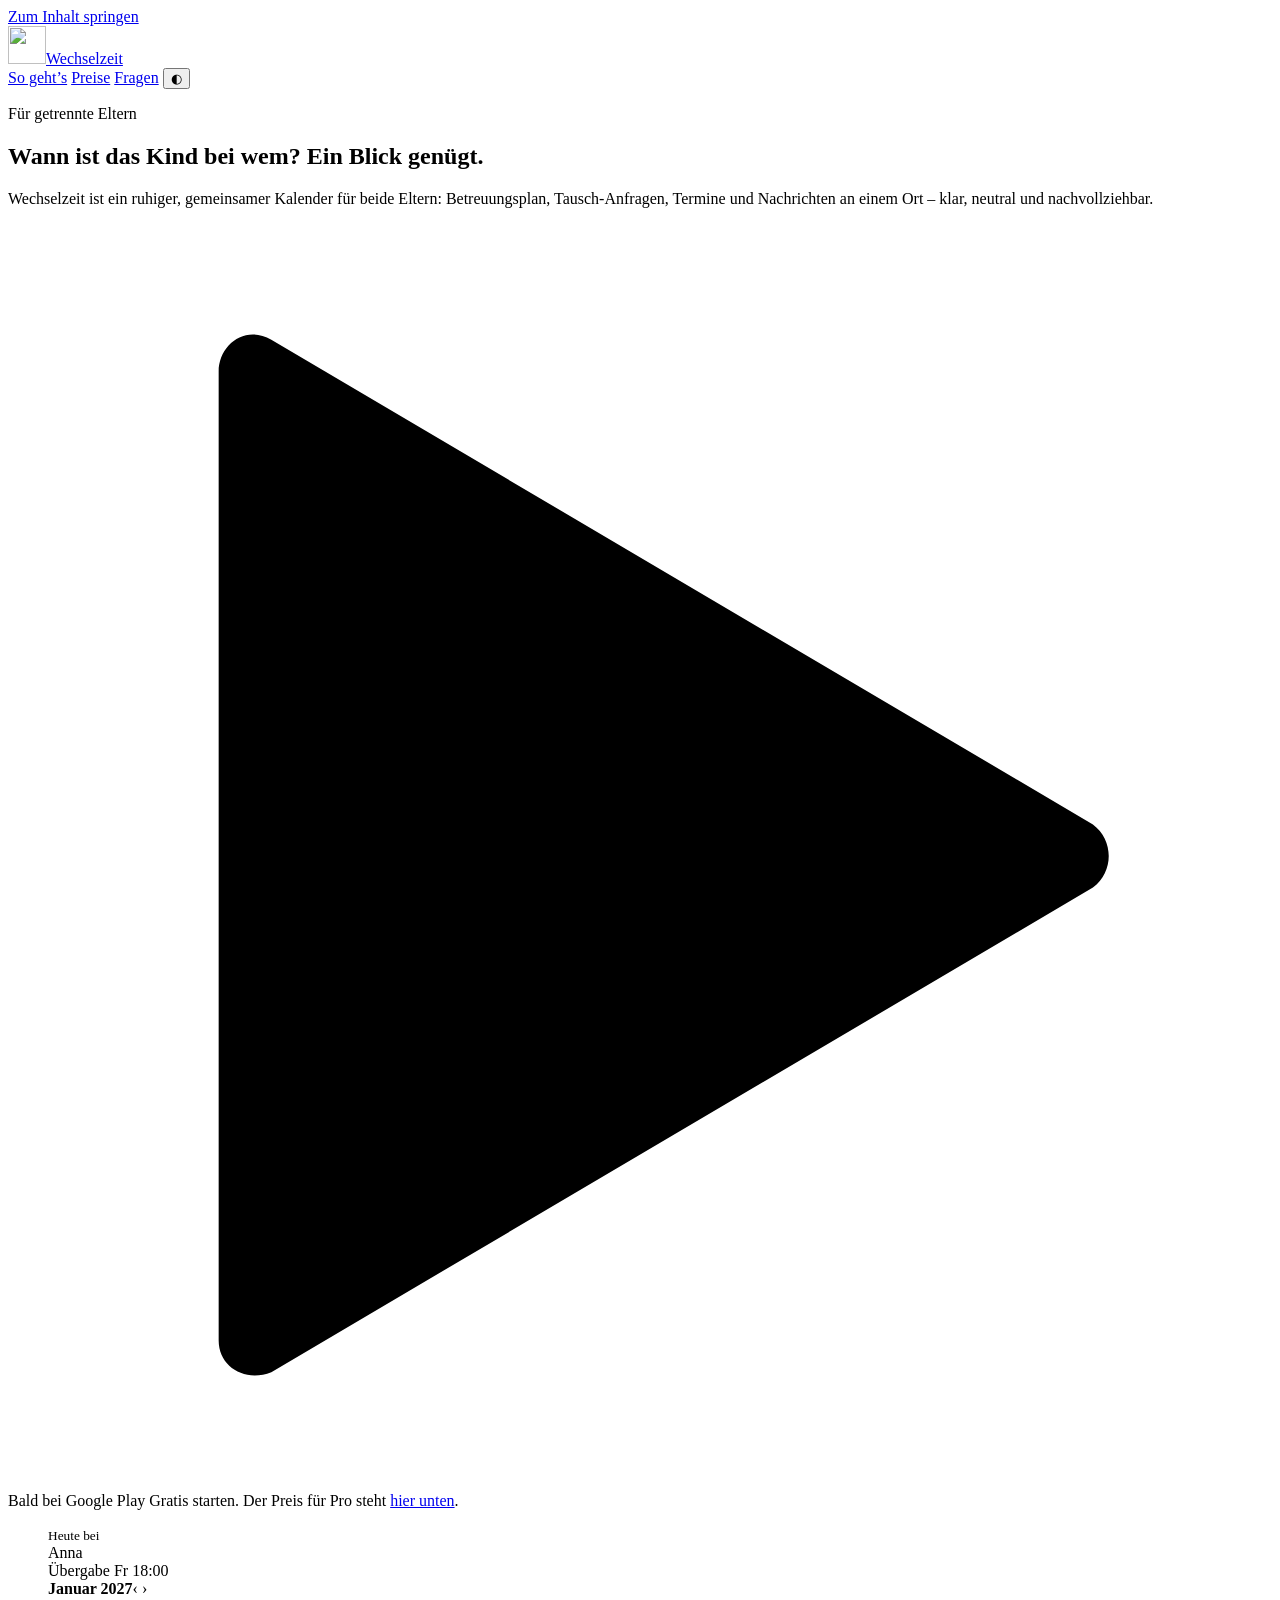
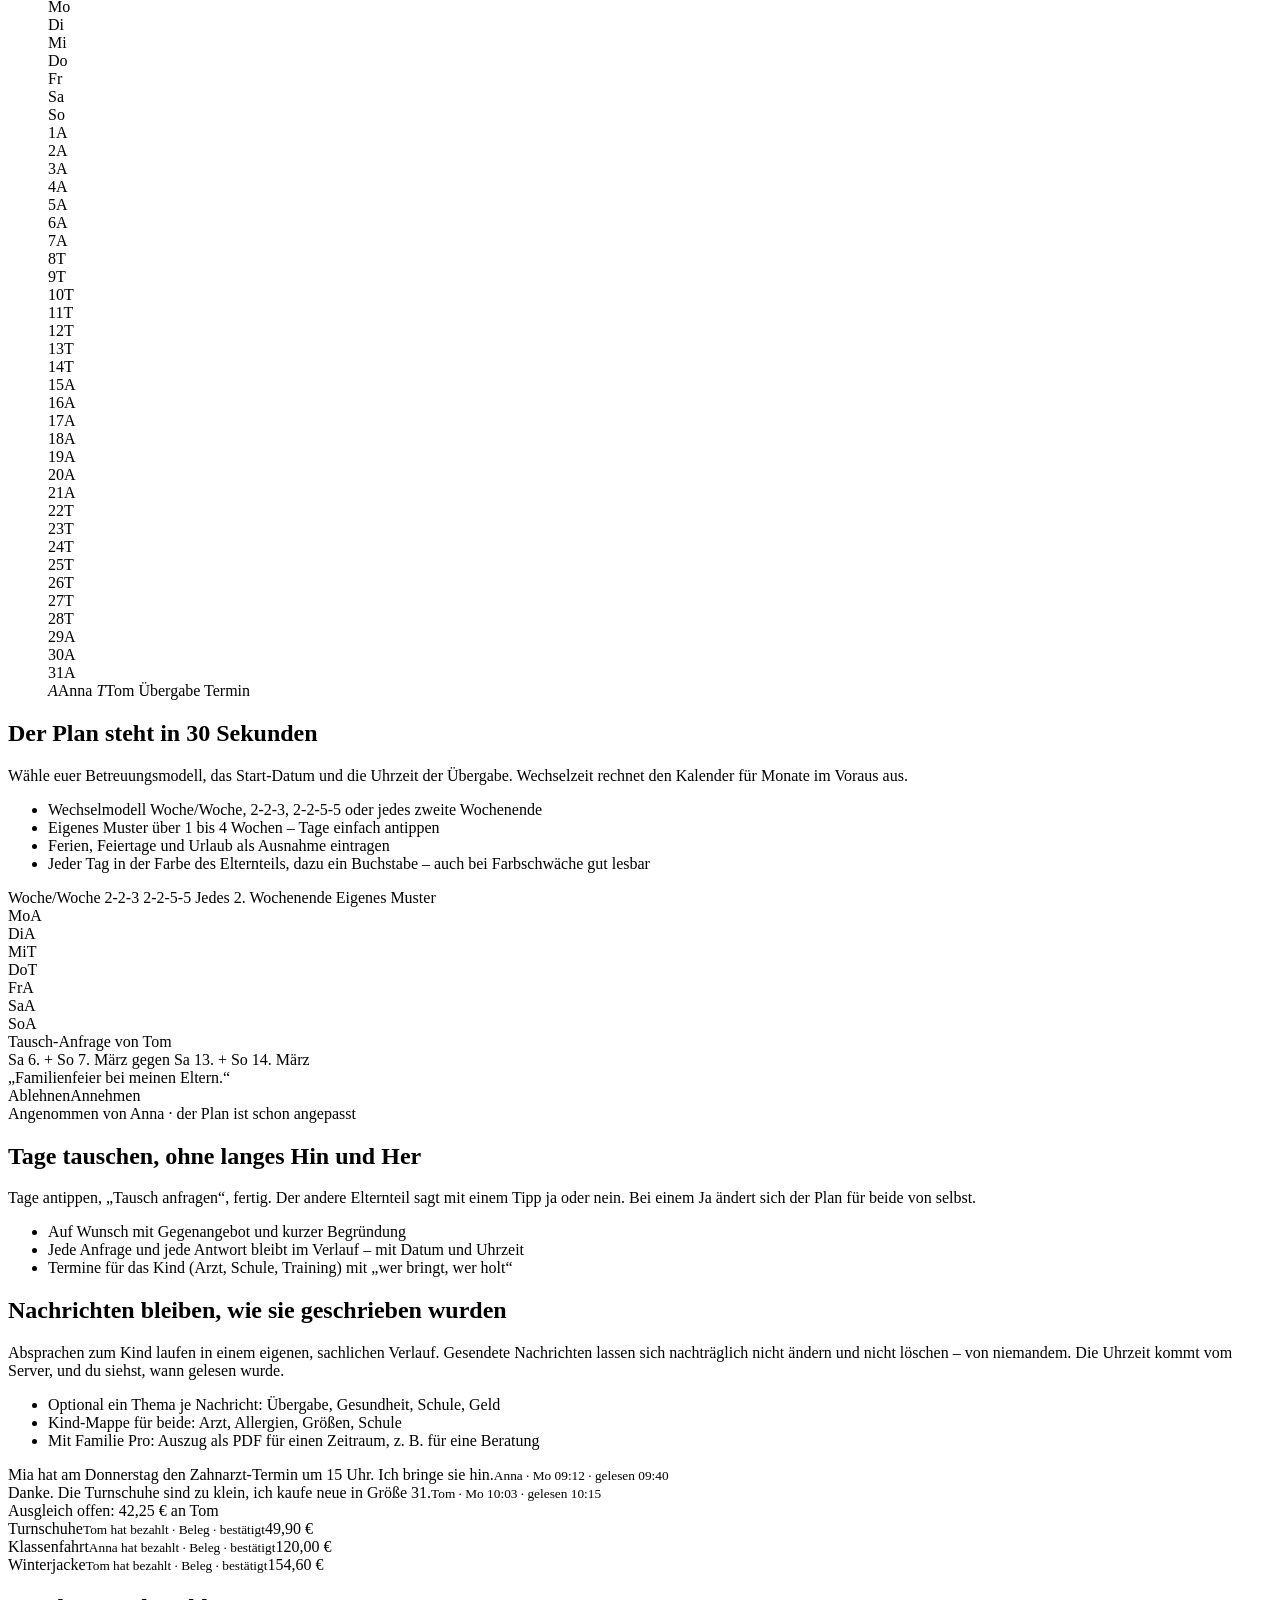
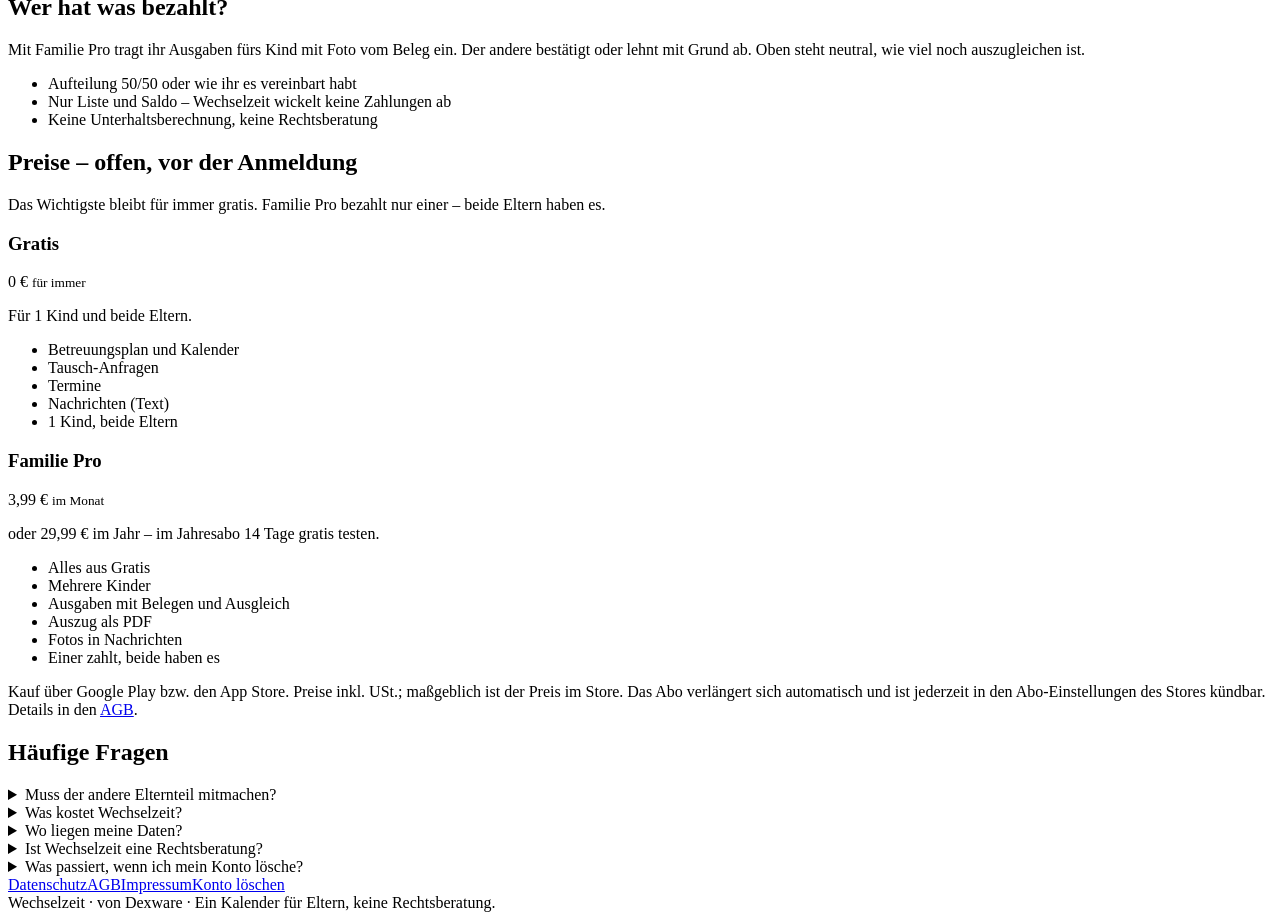
==== index.html @ 3670d0dc "Startseite mit nachgebautem Kalender, Preisen und Fragen" ====
<!DOCTYPE html>
<html lang="de">
<head>
  <meta charset="utf-8" />
  <meta name="viewport" content="width=device-width, initial-scale=1" />
  <title>Wechselzeit – der ruhige Kalender für getrennte Eltern</title>
  <meta name="description" content="Wechselzeit zeigt getrennten Eltern auf einen Blick, wann das Kind bei wem ist. Plan, Tausch-Anfragen, Termine und Nachrichten – gratis. Familie Pro mit Ausgaben und PDF-Auszug." />
  <meta name="robots" content="all" />
  <meta name="theme-color" content="#F6F1E7" media="(prefers-color-scheme: light)" />
  <meta name="theme-color" content="#1A1714" media="(prefers-color-scheme: dark)" />
  <link rel="icon" type="image/png" href="img/favicon-48.png" />
  <link rel="apple-touch-icon" href="img/apple-touch-icon.png" />
  <link rel="canonical" href="https://wechselzeit.dexware.app/" />
  <link rel="preload" href="fonts/Fraunces_600SemiBold.ttf" as="font" type="font/ttf" crossorigin />
  <link rel="stylesheet" href="site.css" />
  <script>(function(){try{var t=localStorage.getItem('wz-theme');if(t==='light'||t==='dark')document.documentElement.setAttribute('data-theme',t);}catch(e){}})();</script>
</head>
<body>
<a class="skip" href="#inhalt">Zum Inhalt springen</a>
<div class="wrap">
  <header class="top">
    <a class="brand" href="./"><img src="img/icon-192.png" alt="" width="38" height="38" />Wechselzeit</a>
    <nav aria-label="Hauptnavigation">
      <a class="hide-s" href="#plan">So geht’s</a>
      <a href="#preise">Preise</a>
      <a class="hide-s" href="#fragen">Fragen</a>
      <button class="theme-btn" type="button" id="themeBtn" aria-label="Hell oder dunkel umschalten">◐</button>
    </nav>
  </header>

  <main id="inhalt">
    <section class="hero" aria-labelledby="titel">
      <div>
        <p class="eyebrow">Für getrennte Eltern</p>
        <h1 id="titel">Wann ist das Kind bei wem? Ein Blick genügt.</h1>
        <p class="lead">Wechselzeit ist ein ruhiger, gemeinsamer Kalender für beide Eltern: Betreuungsplan, Tausch-Anfragen, Termine und Nachrichten an einem Ort – klar, neutral und nachvollziehbar.</p>
        <div class="cta">
          <span class="store-soon" role="note" aria-label="Bald bei Google Play – noch nicht verfügbar">
            <svg viewBox="0 0 24 24" aria-hidden="true" fill="currentColor"><path d="M4 2.8v18.4c0 .5.5.8 1 .6l15.6-9.2c.4-.3.4-.9 0-1.2L5 2.2c-.5-.3-1 .1-1 .6Z"/></svg>
            Bald bei Google Play
          </span>
          <span class="hint">Gratis starten. Der Preis für Pro steht <a href="#preise">hier unten</a>.</span>
        </div>
      </div>

      <figure class="sheet" role="img" aria-label="Beispiel aus der App: Monatskalender Januar. Heute, Dienstag der 19., ist das Kind bei Anna. Die Tage wechseln wochenweise zwischen Anna (Petrol, Buchstabe A) und Tom (Bernstein, Buchstabe T). Übergabetage am Freitag sind schräg geteilt. Nächste Übergabe Freitag, 18 Uhr.">
        <div class="today">
          <div><small>Heute bei</small><div class="who"><span>Anna</span></div></div>
          <span class="chip">Übergabe Fr 18:00</span>
        </div>
        <div class="cal-head"><strong>Januar 2027</strong><span class="arrows">‹ ›</span></div>
        <div class="cal">
          <div class="wd">Mo</div><div class="wd">Di</div><div class="wd">Mi</div><div class="wd">Do</div><div class="wd">Fr</div><div class="wd we">Sa</div><div class="wd we">So</div>
          <div class="day empty"></div>
          <div class="day empty"></div>
          <div class="day empty"></div>
          <div class="day empty"></div>
          <div class="day a ho from-b"><span class="n">1</span><span class="l">A</span></div>
          <div class="day a"><span class="n">2</span><span class="l">A</span></div>
          <div class="day a"><span class="n">3</span><span class="l">A</span></div>
          <div class="day a"><span class="n">4</span><span class="l">A</span></div>
          <div class="day a"><span class="n">5</span><span class="l">A</span></div>
          <div class="day a"><span class="n">6</span><span class="l">A</span></div>
          <div class="day a"><span class="n">7</span><span class="l">A</span></div>
          <div class="day b ho from-a"><span class="n">8</span><span class="l">T</span></div>
          <div class="day b"><span class="n">9</span><span class="l">T</span></div>
          <div class="day b"><span class="n">10</span><span class="l">T</span></div>
          <div class="day b"><span class="n">11</span><span class="l">T</span></div>
          <div class="day b"><span class="n">12</span><i class="dot"></i><span class="l">T</span></div>
          <div class="day b"><span class="n">13</span><span class="l">T</span></div>
          <div class="day b"><span class="n">14</span><span class="l">T</span></div>
          <div class="day a ho from-b"><span class="n">15</span><span class="l">A</span></div>
          <div class="day a"><span class="n">16</span><span class="l">A</span></div>
          <div class="day a"><span class="n">17</span><span class="l">A</span></div>
          <div class="day a"><span class="n">18</span><span class="l">A</span></div>
          <div class="day a today"><span class="n">19</span><span class="l">A</span></div>
          <div class="day a"><span class="n">20</span><span class="l">A</span></div>
          <div class="day a"><span class="n">21</span><span class="l">A</span></div>
          <div class="day b ho from-a"><span class="n">22</span><span class="l">T</span></div>
          <div class="day b"><span class="n">23</span><span class="l">T</span></div>
          <div class="day b"><span class="n">24</span><span class="l">T</span></div>
          <div class="day b"><span class="n">25</span><span class="l">T</span></div>
          <div class="day b"><span class="n">26</span><i class="dot"></i><span class="l">T</span></div>
          <div class="day b"><span class="n">27</span><span class="l">T</span></div>
          <div class="day b"><span class="n">28</span><span class="l">T</span></div>
          <div class="day a ho from-b"><span class="n">29</span><span class="l">A</span></div>
          <div class="day a"><span class="n">30</span><span class="l">A</span></div>
          <div class="day a"><span class="n">31</span><span class="l">A</span></div>
        </div>
        <div class="legend">
          <span><i class="sw a">A</i>Anna</span>
          <span><i class="sw b">T</i>Tom</span>
          <span><i class="sw ho"></i>Übergabe</span>
          <span><i class="sw dot"></i>Termin</span>
        </div>
      </figure>
    </section>

    <section class="block" id="plan" aria-labelledby="h-plan">
      <div class="feature">
        <div>
          <h2 id="h-plan">Der Plan steht in 30 Sekunden</h2>
          <p>Wähle euer Betreuungsmodell, das Start-Datum und die Uhrzeit der Übergabe. Wechselzeit rechnet den Kalender für Monate im Voraus aus.</p>
          <ul>
            <li>Wechselmodell Woche/Woche, 2-2-3, 2-2-5-5 oder jedes zweite Wochenende</li>
            <li>Eigenes Muster über 1 bis 4 Wochen – Tage einfach antippen</li>
            <li>Ferien, Feiertage und Urlaub als Ausnahme eintragen</li>
            <li>Jeder Tag in der Farbe des Elternteils, dazu ein Buchstabe – auch bei Farbschwäche gut lesbar</li>
          </ul>
        </div>
        <div class="visual card" aria-hidden="true">
          <div class="pills">
            <span class="pill">Woche/Woche</span>
            <span class="pill on">2-2-3</span>
            <span class="pill">2-2-5-5</span>
            <span class="pill">Jedes 2. Wochenende</span>
            <span class="pill">Eigenes Muster</span>
          </div>
          <div class="row-days">
            <div class="day a"><span class="n">Mo</span><span class="l">A</span></div>
            <div class="day a"><span class="n">Di</span><span class="l">A</span></div>
            <div class="day b ho from-a"><span class="n">Mi</span><span class="l">T</span></div>
            <div class="day b"><span class="n">Do</span><span class="l">T</span></div>
            <div class="day a ho from-b"><span class="n">Fr</span><span class="l">A</span></div>
            <div class="day a"><span class="n">Sa</span><span class="l">A</span></div>
            <div class="day a"><span class="n">So</span><span class="l">A</span></div>
          </div>
        </div>
      </div>
    </section>

    <section class="block" aria-labelledby="h-tausch">
      <div class="feature">
        <div class="visual card" aria-hidden="true">
          <div class="req">
            <div class="who">Tausch-Anfrage von Tom</div>
            <div class="title">Sa 6. + So 7. März gegen Sa 13. + So 14. März</div>
            <div class="hint">„Familienfeier bei meinen Eltern.“</div>
            <div class="btns"><span class="fake-btn">Ablehnen</span><span class="fake-btn yes">Annehmen</span></div>
            <div class="status">Angenommen von Anna · der Plan ist schon angepasst</div>
          </div>
        </div>
        <div>
          <h2 id="h-tausch">Tage tauschen, ohne langes Hin und Her</h2>
          <p>Tage antippen, „Tausch anfragen“, fertig. Der andere Elternteil sagt mit einem Tipp ja oder nein. Bei einem Ja ändert sich der Plan für beide von selbst.</p>
          <ul>
            <li>Auf Wunsch mit Gegenangebot und kurzer Begründung</li>
            <li>Jede Anfrage und jede Antwort bleibt im Verlauf – mit Datum und Uhrzeit</li>
            <li>Termine für das Kind (Arzt, Schule, Training) mit „wer bringt, wer holt“</li>
          </ul>
        </div>
      </div>
    </section>

    <section class="block" aria-labelledby="h-nachrichten">
      <div class="feature">
        <div>
          <h2 id="h-nachrichten">Nachrichten bleiben, wie sie geschrieben wurden</h2>
          <p>Absprachen zum Kind laufen in einem eigenen, sachlichen Verlauf. Gesendete Nachrichten lassen sich nachträglich nicht ändern und nicht löschen – von niemandem. Die Uhrzeit kommt vom Server, und du siehst, wann gelesen wurde.</p>
          <ul>
            <li>Optional ein Thema je Nachricht: Übergabe, Gesundheit, Schule, Geld</li>
            <li>Kind-Mappe für beide: Arzt, Allergien, Größen, Schule</li>
            <li>Mit Familie Pro: Auszug als PDF für einen Zeitraum, z. B. für eine Beratung</li>
          </ul>
        </div>
        <div class="visual card" aria-hidden="true">
          <div class="msgs">
            <div class="msg a">Mia hat am Donnerstag den Zahnarzt-Termin um 15 Uhr. Ich bringe sie hin.<small>Anna · Mo 09:12 · gelesen 09:40</small></div>
            <div class="msg b">Danke. Die Turnschuhe sind zu klein, ich kaufe neue in Größe 31.<small>Tom · Mo 10:03 · gelesen 10:15</small></div>
          </div>
        </div>
      </div>
    </section>

    <section class="block" aria-labelledby="h-ausgaben">
      <div class="feature">
        <div class="visual card" aria-hidden="true">
          <div class="sum">Ausgleich offen: 42,25 € an Tom</div>
          <div class="exp"><span>Turnschuhe<small>Tom hat bezahlt · Beleg · bestätigt</small></span><span>49,90 €</span></div>
          <div class="exp"><span>Klassenfahrt<small>Anna hat bezahlt · Beleg · bestätigt</small></span><span>120,00 €</span></div>
          <div class="exp"><span>Winterjacke<small>Tom hat bezahlt · Beleg · bestätigt</small></span><span>154,60 €</span></div>
        </div>
        <div>
          <h2 id="h-ausgaben">Wer hat was bezahlt?</h2>
          <p>Mit Familie Pro tragt ihr Ausgaben fürs Kind mit Foto vom Beleg ein. Der andere bestätigt oder lehnt mit Grund ab. Oben steht neutral, wie viel noch auszugleichen ist.</p>
          <ul>
            <li>Aufteilung 50/50 oder wie ihr es vereinbart habt</li>
            <li>Nur Liste und Saldo – Wechselzeit wickelt keine Zahlungen ab</li>
            <li>Keine Unterhaltsberechnung, keine Rechtsberatung</li>
          </ul>
        </div>
      </div>
    </section>

    <section class="block" id="preise" aria-labelledby="h-preise">
      <h2 id="h-preise">Preise – offen, vor der Anmeldung</h2>
      <p class="hint" style="margin-top:10px">Das Wichtigste bleibt für immer gratis. Familie Pro bezahlt nur einer – beide Eltern haben es.</p>
      <div class="prices">
        <div class="price">
          <h3>Gratis</h3>
          <div class="amount">0 € <small>für immer</small></div>
          <p class="sub">Für 1 Kind und beide Eltern.</p>
          <ul>
            <li>Betreuungsplan und Kalender</li>
            <li>Tausch-Anfragen</li>
            <li>Termine</li>
            <li>Nachrichten (Text)</li>
            <li>1 Kind, beide Eltern</li>
          </ul>
        </div>
        <div class="price pro">
          <h3>Familie Pro</h3>
          <div class="amount">3,99 € <small>im Monat</small></div>
          <p class="sub">oder 29,99 € im Jahr – im Jahresabo 14 Tage gratis testen.</p>
          <ul>
            <li>Alles aus Gratis</li>
            <li>Mehrere Kinder</li>
            <li>Ausgaben mit Belegen und Ausgleich</li>
            <li>Auszug als PDF</li>
            <li>Fotos in Nachrichten</li>
            <li>Einer zahlt, beide haben es</li>
          </ul>
        </div>
      </div>
      <p class="small-print">Kauf über Google Play bzw. den App Store. Preise inkl. USt.; maßgeblich ist der Preis im Store. Das Abo verlängert sich automatisch und ist jederzeit in den Abo-Einstellungen des Stores kündbar. Details in den <a href="agb.html">AGB</a>.</p>
    </section>

    <section class="block" id="fragen" aria-labelledby="h-fragen">
      <h2 id="h-fragen">Häufige Fragen</h2>
      <div class="faq">
        <details>
          <summary>Muss der andere Elternteil mitmachen?</summary>
          <p>Nein. Du kannst allein starten: Plan, Termine, eigene Notizen und Ausgaben funktionieren auch nur für dich. Möchte der andere Elternteil dazukommen, lädst du ihn mit einem Code ein. Dann seht ihr beide denselben Plan.</p>
        </details>
        <details>
          <summary>Was kostet Wechselzeit?</summary>
          <p>Plan, Kalender, Tausch-Anfragen, Termine und Nachrichten für 1 Kind und beide Eltern sind gratis – für immer. Familie Pro kostet 3,99 € im Monat oder 29,99 € im Jahr (im Jahresabo 14 Tage gratis testen). Einer zahlt, beide haben es. Kündigen kannst du jederzeit im Store.</p>
        </details>
        <details>
          <summary>Wo liegen meine Daten?</summary>
          <p>Bei unserem Datenbank-Anbieter Supabase, auf Servern in der EU (Frankfurt). Keine Werbung, kein Tracking, keine KI. Sehen können die gemeinsamen Daten nur die beiden Eltern eurer Familie. Mehr dazu im <a href="datenschutz.html">Datenschutz</a>.</p>
        </details>
        <details>
          <summary>Ist Wechselzeit eine Rechtsberatung?</summary>
          <p>Nein. Wechselzeit ist ein Kalender und ein Werkzeug zum Festhalten von Absprachen. Es gibt keine Rechtsberatung und berechnet keinen Unterhalt. Bei Fragen helfen Familienberatung, Jugendamt bzw. Kinder- und Jugendhilfe, Mediation oder eine Anwältin bzw. ein Anwalt.</p>
        </details>
        <details>
          <summary>Was passiert, wenn ich mein Konto lösche?</summary>
          <p>Dein Konto und deine Mitgliedschaft in der Familie werden gelöscht. Was ihr gemeinsam angelegt habt – Plan, Nachrichten, Verlauf – bleibt für den anderen Elternteil erhalten; dort stehst du dann als „Ehemaliges Mitglied“. Warst du allein in der Familie, wird alles gelöscht, auch Fotos. Ein Abo kündigst du separat im Store. <a href="konto-loeschung.html">So geht’s</a>.</p>
        </details>
      </div>
    </section>
  </main>

  <footer>
    <nav aria-label="Rechtliches"><a href="datenschutz.html">Datenschutz</a><a href="agb.html">AGB</a><a href="impressum.html">Impressum</a><a href="konto-loeschung.html">Konto löschen</a></nav>
    <div class="by">Wechselzeit · von Dexware · Ein Kalender für Eltern, keine Rechtsberatung.</div>
  </footer>
</div>
<script>(function(){var b=document.getElementById('themeBtn');if(!b)return;b.addEventListener('click',function(){var r=document.documentElement;var cur=r.getAttribute('data-theme')||(matchMedia('(prefers-color-scheme: dark)').matches?'dark':'light');var n=cur==='dark'?'light':'dark';r.setAttribute('data-theme',n);try{localStorage.setItem('wz-theme',n);}catch(e){}});})();</script>
</body>
</html>
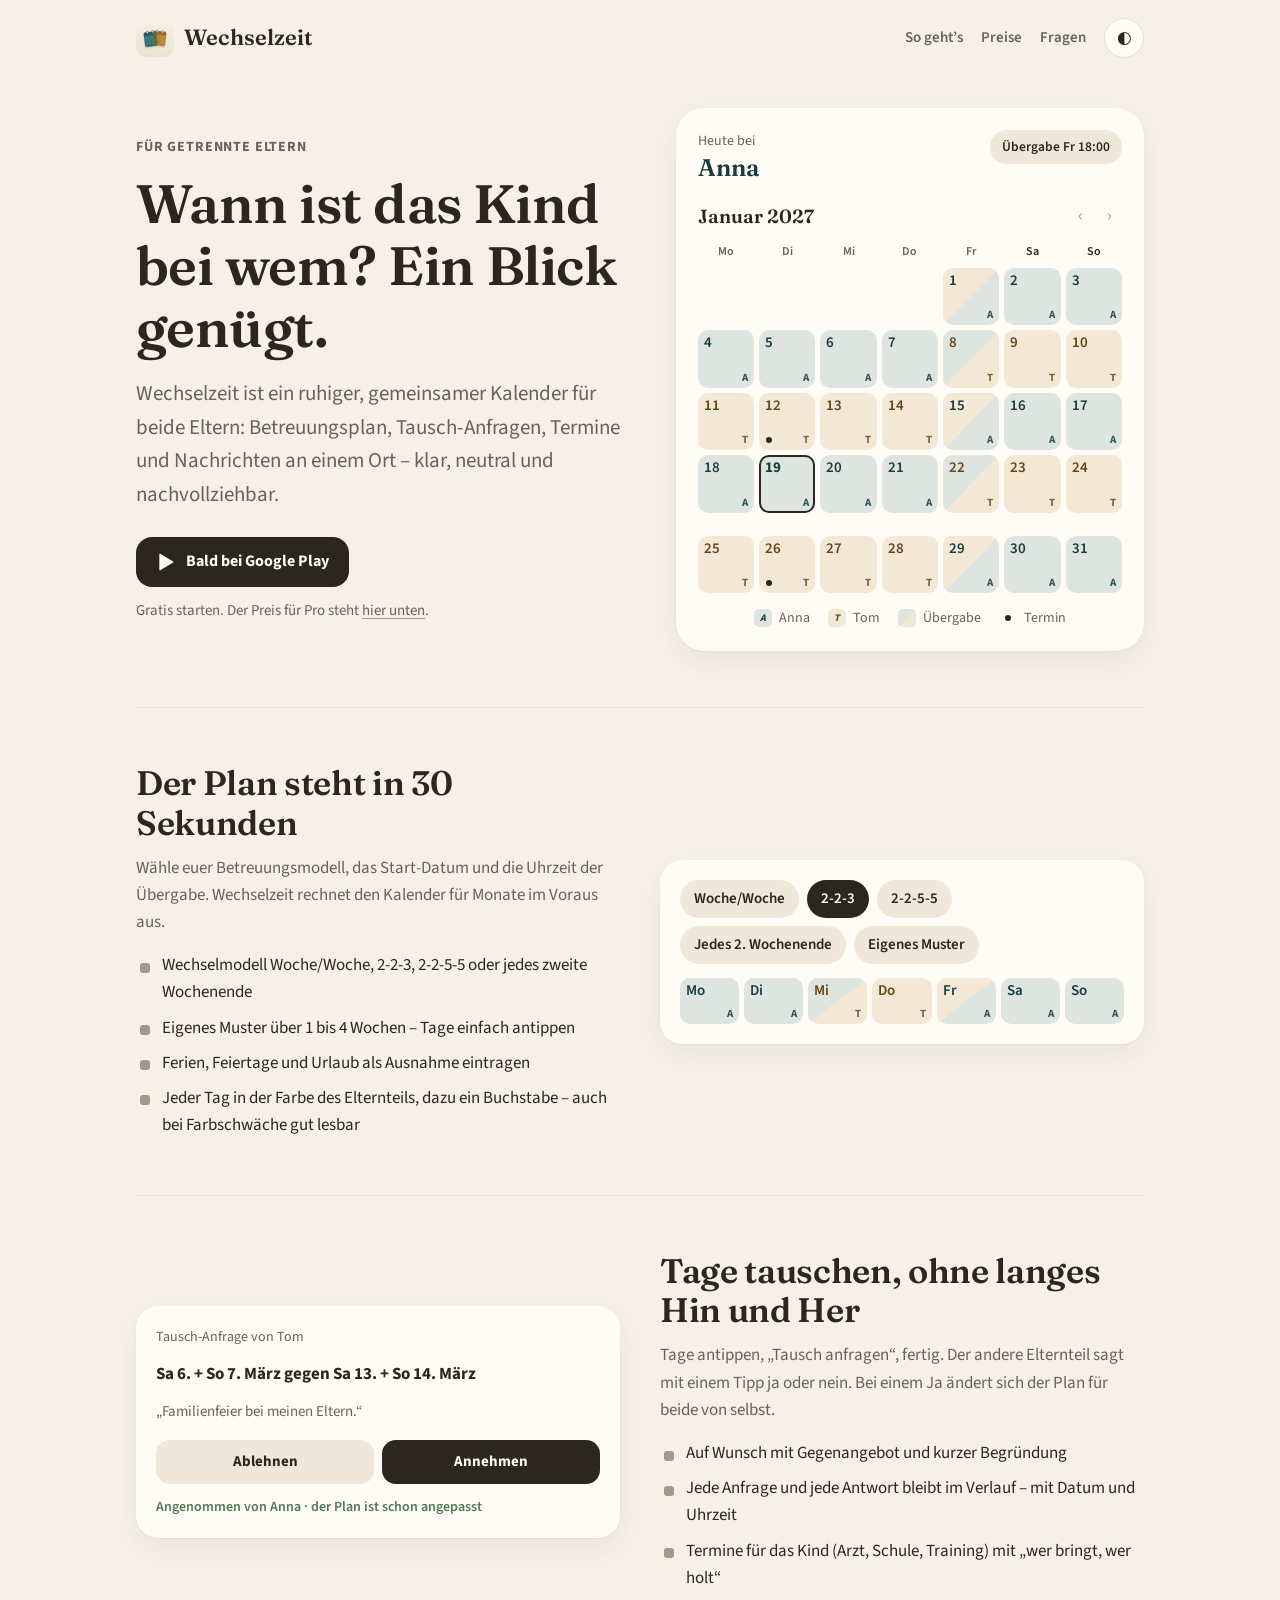
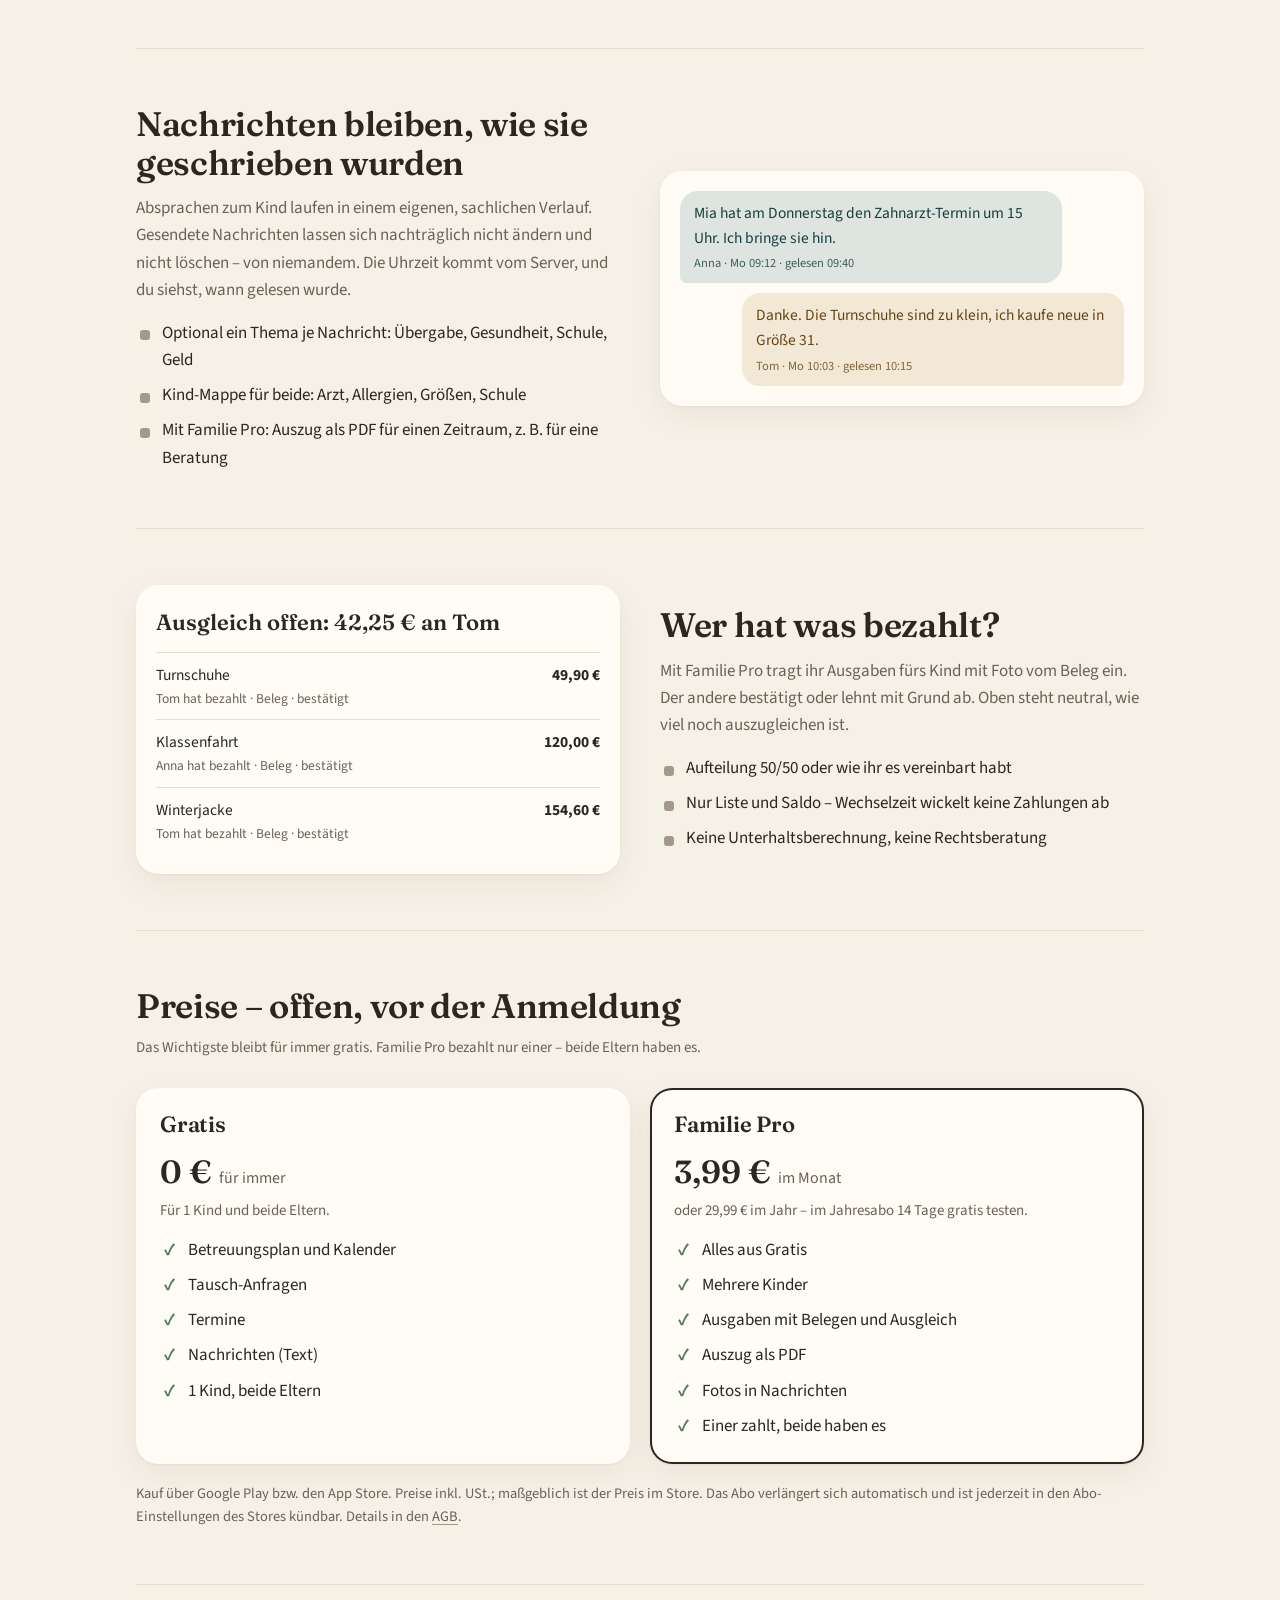
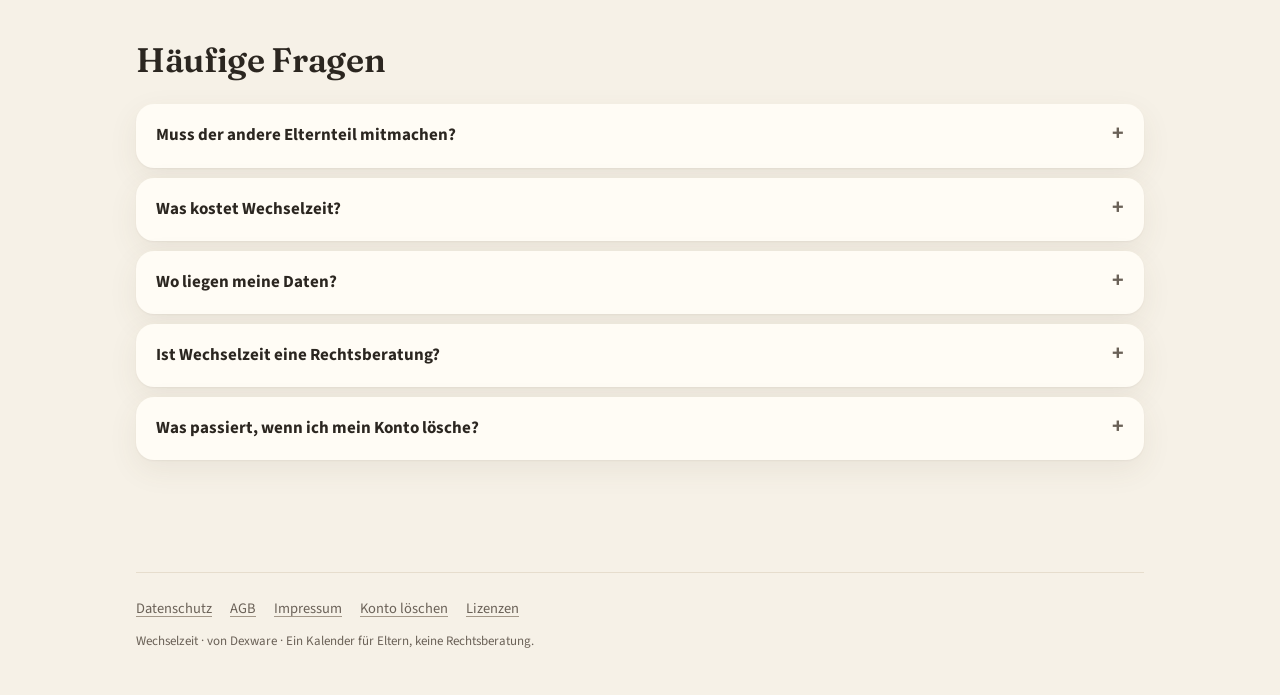
==== commit aaa294bc: "Lizenzseite: Schriften, Symbole und Programmbausteine der App mit Lizenzen; in Fußzeile, Impressum u" ====
--- a/index.html
+++ b/index.html
@@ -253,7 +253,7 @@
   </main>
 
   <footer>
-    <nav aria-label="Rechtliches"><a href="datenschutz.html">Datenschutz</a><a href="agb.html">AGB</a><a href="impressum.html">Impressum</a><a href="konto-loeschung.html">Konto löschen</a></nav>
+    <nav aria-label="Rechtliches"><a href="datenschutz.html">Datenschutz</a><a href="agb.html">AGB</a><a href="impressum.html">Impressum</a><a href="konto-loeschung.html">Konto löschen</a><a href="lizenzen.html">Lizenzen</a></nav>
     <div class="by">Wechselzeit · von Dexware · Ein Kalender für Eltern, keine Rechtsberatung.</div>
   </footer>
 </div>
--- a/site.css
+++ b/site.css
@@ -0,0 +1,219 @@
+/* Wechselzeit — gemeinsamer Look aller Seiten. Ruhige „Papier“-Optik wie in der App.
+   Hell/dunkel folgt dem System; Umschalter setzt data-theme. Schriften liegen lokal in /fonts (SIL OFL). */
+
+@font-face { font-family: 'Fraunces'; src: url('fonts/Fraunces_500Medium.ttf') format('truetype'); font-weight: 500; font-style: normal; font-display: swap; }
+@font-face { font-family: 'Fraunces'; src: url('fonts/Fraunces_600SemiBold.ttf') format('truetype'); font-weight: 600; font-style: normal; font-display: swap; }
+@font-face { font-family: 'Source Sans 3'; src: url('fonts/SourceSans3_400Regular.ttf') format('truetype'); font-weight: 400; font-style: normal; font-display: swap; }
+@font-face { font-family: 'Source Sans 3'; src: url('fonts/SourceSans3_600SemiBold.ttf') format('truetype'); font-weight: 600; font-style: normal; font-display: swap; }
+@font-face { font-family: 'Source Sans 3'; src: url('fonts/SourceSans3_700Bold.ttf') format('truetype'); font-weight: 700; font-style: normal; font-display: swap; }
+
+:root {
+  --bg: #F6F1E7;        /* Papier */
+  --surface: #FFFCF5;   /* Blatt */
+  --sunk: #EEE7DA;
+  --ink: #2B2620;       /* Tinte */
+  --ink-soft: #6A6157;
+  --ink-faint: #A39889;
+  --line: #E6DDCD;
+  --button: #2B2620;
+  --on-button: #FFFCF5;
+  --ok: #4E7A55;
+  --ok-soft: #DFEADB;
+  --focus: #2B2620;
+  --shadow: 0 1px 2px rgba(91, 74, 51, 0.06), 0 10px 30px rgba(91, 74, 51, 0.08);
+  /* Elternfarben: Petrol (A) + Bernstein (B) */
+  --a-base: #2E6E73; --a-tint: #DEE5E0; --a-strong: #BCCFCB; --a-ink: #193D3F;
+  --b-base: #B7802A; --b-tint: #F3E8D5; --b-strong: #E8D4B4; --b-ink: #654617;
+  color-scheme: light;
+}
+@media (prefers-color-scheme: dark) {
+  :root:not([data-theme='light']) {
+    --bg: #1A1714; --surface: #24201B; --sunk: #2E2923;
+    --ink: #F2EBDF; --ink-soft: #BDB2A2; --ink-faint: #7E7466; --line: #383129;
+    --button: #F2EBDF; --on-button: #1A1714; --ok: #9CC3A0; --ok-soft: #26382A; --focus: #F2EBDF;
+    --shadow: 0 1px 2px rgba(0, 0, 0, 0.3), 0 10px 30px rgba(0, 0, 0, 0.3);
+    --a-base: #54888C; --a-tint: #273937; --a-strong: #2A4B4B; --a-ink: #C4D6D8;
+    --b-base: #C49750; --b-tint: #533F20; --b-strong: #755523; --b-ink: #EBDBC3;
+    color-scheme: dark;
+  }
+}
+:root[data-theme='dark'] {
+  --bg: #1A1714; --surface: #24201B; --sunk: #2E2923;
+  --ink: #F2EBDF; --ink-soft: #BDB2A2; --ink-faint: #7E7466; --line: #383129;
+  --button: #F2EBDF; --on-button: #1A1714; --ok: #9CC3A0; --ok-soft: #26382A; --focus: #F2EBDF;
+  --shadow: 0 1px 2px rgba(0, 0, 0, 0.3), 0 10px 30px rgba(0, 0, 0, 0.3);
+  --a-base: #54888C; --a-tint: #273937; --a-strong: #2A4B4B; --a-ink: #C4D6D8;
+  --b-base: #C49750; --b-tint: #533F20; --b-strong: #755523; --b-ink: #EBDBC3;
+  color-scheme: dark;
+}
+
+* { box-sizing: border-box; margin: 0; padding: 0; }
+html { -webkit-text-size-adjust: 100%; }
+body {
+  background: var(--bg);
+  color: var(--ink);
+  font-family: 'Source Sans 3', -apple-system, BlinkMacSystemFont, 'Segoe UI', Roboto, Helvetica, Arial, sans-serif;
+  font-size: 17px;
+  line-height: 1.6;
+  -webkit-font-smoothing: antialiased;
+  overflow-x: hidden;
+}
+a { color: inherit; text-decoration-color: var(--ink-faint); text-underline-offset: 3px; }
+a:hover { text-decoration-color: var(--ink); }
+img, svg { max-width: 100%; display: block; }
+.wrap { max-width: 1040px; margin: 0 auto; padding: 0 16px; }
+.narrow { max-width: 740px; }
+.skip { position: absolute; left: -9999px; top: 0; }
+.skip:focus { left: 16px; top: 12px; background: var(--surface); padding: 8px 12px; border-radius: 10px; z-index: 10; }
+
+h1, h2, h3 { font-family: 'Fraunces', Georgia, 'Times New Roman', serif; font-weight: 600; letter-spacing: -0.01em; line-height: 1.15; }
+h1 { font-size: clamp(32px, 7vw, 54px); }
+h2 { font-size: clamp(25px, 4.4vw, 34px); }
+h3 { font-size: 20px; font-weight: 500; }
+
+/* Kopf */
+.top { display: flex; align-items: center; justify-content: space-between; gap: 12px; padding: 18px 0; }
+.brand { display: flex; align-items: center; gap: 10px; text-decoration: none; font-family: 'Fraunces', Georgia, serif; font-weight: 600; font-size: 22px; }
+.brand img { width: 38px; height: 38px; border-radius: 10px; }
+.top nav { display: flex; align-items: center; gap: 18px; font-size: 15px; font-weight: 600; }
+.top nav a { text-decoration: none; color: var(--ink-soft); }
+.top nav a:hover { color: var(--ink); }
+.theme-btn { background: var(--surface); border: 1px solid var(--line); color: var(--ink); border-radius: 999px; width: 40px; height: 40px; display: inline-flex; align-items: center; justify-content: center; cursor: pointer; font-size: 17px; font-family: inherit; }
+
+/* Startseite */
+.hero { display: grid; grid-template-columns: 1.05fr 1fr; gap: 48px; align-items: center; padding: 32px 0 56px; }
+.hero p.lead { font-size: clamp(18px, 2.4vw, 21px); color: var(--ink-soft); margin: 18px 0 26px; max-width: 34em; }
+.eyebrow { font-size: 14px; font-weight: 700; letter-spacing: 0.06em; text-transform: uppercase; color: var(--ink-soft); margin-bottom: 14px; }
+.cta { display: flex; flex-wrap: wrap; gap: 12px; align-items: center; }
+.store-soon { display: inline-flex; align-items: center; gap: 10px; background: var(--button); color: var(--on-button); border-radius: 16px; padding: 12px 20px; font-weight: 700; font-size: 16px; cursor: default; }
+.store-soon svg { width: 20px; height: 20px; }
+.hint { font-size: 15px; color: var(--ink-soft); }
+
+.sheet { background: var(--surface); border-radius: 28px; box-shadow: var(--shadow); padding: 22px; }
+.today { display: flex; justify-content: space-between; align-items: flex-start; gap: 12px; margin-bottom: 18px; }
+.today .who { font-family: 'Fraunces', Georgia, serif; font-size: 24px; font-weight: 600; line-height: 1.2; }
+.today .who span { color: var(--a-ink); }
+.today small { display: block; font-size: 14px; color: var(--ink-soft); margin-bottom: 2px; }
+.chip { font-size: 13.5px; font-weight: 600; background: var(--sunk); border-radius: 999px; padding: 6px 12px; white-space: nowrap; }
+.cal-head { display: flex; justify-content: space-between; align-items: center; margin-bottom: 10px; }
+.cal-head strong { font-family: 'Fraunces', Georgia, serif; font-weight: 600; font-size: 19px; }
+.cal-head .arrows { color: var(--ink-faint); font-size: 18px; letter-spacing: 10px; }
+.cal { display: grid; grid-template-columns: repeat(7, minmax(0, 1fr)); gap: 5px; }
+.cal .wd { text-align: center; font-size: 12px; font-weight: 600; color: var(--ink-soft); padding-bottom: 2px; }
+.cal .wd.we { color: var(--ink); }
+.day { position: relative; aspect-ratio: 1 / 1.02; border-radius: 10px; padding: 5px 6px; display: flex; flex-direction: column; justify-content: space-between; overflow: hidden; font-size: 15px; font-weight: 600; }
+.day.empty { background: transparent; }
+.day.a { background: var(--a-tint); color: var(--a-ink); }
+.day.b { background: var(--b-tint); color: var(--b-ink); }
+.day .l { align-self: flex-end; font-size: 11px; font-weight: 700; opacity: 0.85; line-height: 1; }
+.day .n { position: relative; z-index: 1; line-height: 1; }
+/* Übergabetag: schräg geteilt, oben links die Farbe von vorher */
+.day.ho::before { content: ''; position: absolute; inset: 0; clip-path: polygon(0 0, 100% 0, 0 100%); }
+.day.ho.from-a::before { background: var(--a-tint); }
+.day.ho.from-b::before { background: var(--b-tint); }
+.day .l { position: relative; z-index: 1; }
+.day.today { box-shadow: inset 0 0 0 2px var(--ink); font-weight: 700; }
+.day .dot { position: absolute; left: 7px; bottom: 7px; width: 6px; height: 6px; border-radius: 3px; background: var(--ink); }
+.legend { display: flex; flex-wrap: wrap; gap: 8px 18px; justify-content: center; margin-top: 14px; font-size: 14px; color: var(--ink-soft); }
+.legend span { display: inline-flex; align-items: center; gap: 7px; }
+.sw { width: 18px; height: 18px; border-radius: 5px; display: inline-flex; align-items: center; justify-content: center; font-size: 10px; font-weight: 700; }
+.sw.a { background: var(--a-tint); color: var(--a-ink); }
+.sw.b { background: var(--b-tint); color: var(--b-ink); }
+.sw.ho { background: linear-gradient(135deg, var(--a-tint) 50%, var(--b-tint) 50%); }
+.sw.dot::after { content: ''; width: 6px; height: 6px; border-radius: 3px; background: var(--ink); }
+
+section.block { padding: 56px 0; border-top: 1px solid var(--line); }
+.feature { display: grid; grid-template-columns: 1fr 1fr; gap: 40px; align-items: center; }
+.feature p { color: var(--ink-soft); margin-top: 12px; }
+.feature ul { list-style: none; margin-top: 16px; display: grid; gap: 8px; }
+.feature li { padding-left: 26px; position: relative; }
+.feature li::before { content: ''; position: absolute; left: 4px; top: 0.62em; width: 10px; height: 10px; border-radius: 3px; background: var(--ink-faint); }
+.card { background: var(--surface); border-radius: 22px; box-shadow: var(--shadow); padding: 20px; }
+.pills { display: flex; flex-wrap: wrap; gap: 8px; }
+.pill { background: var(--sunk); border-radius: 999px; padding: 7px 14px; font-size: 15px; font-weight: 600; }
+.pill.on { background: var(--button); color: var(--on-button); }
+.row-days { display: flex; gap: 5px; margin-top: 14px; }
+.row-days .day { flex: 1; aspect-ratio: auto; min-height: 46px; }
+
+.req { display: grid; gap: 12px; }
+.req .who { font-size: 14px; color: var(--ink-soft); }
+.req .title { font-weight: 700; font-size: 17px; }
+.req .btns { display: flex; gap: 8px; margin-top: 4px; }
+.fake-btn { flex: 1; text-align: center; border-radius: 14px; padding: 10px 12px; font-weight: 700; font-size: 15px; background: var(--sunk); }
+.fake-btn.yes { background: var(--button); color: var(--on-button); }
+.status { font-size: 14px; color: var(--ok); font-weight: 600; }
+
+.msgs { display: grid; gap: 10px; }
+.msg { max-width: 86%; border-radius: 18px; padding: 10px 14px; font-size: 15.5px; }
+.msg.a { background: var(--a-tint); color: var(--a-ink); border-bottom-left-radius: 6px; }
+.msg.b { background: var(--b-tint); color: var(--b-ink); justify-self: end; border-bottom-right-radius: 6px; }
+.msg small { display: block; font-size: 12.5px; opacity: 0.8; margin-top: 3px; }
+
+.sum { font-family: 'Fraunces', Georgia, serif; font-size: 22px; font-weight: 600; margin-bottom: 12px; }
+.exp { display: flex; justify-content: space-between; gap: 12px; padding: 10px 0; border-top: 1px solid var(--line); font-size: 15.5px; }
+.exp:first-of-type { border-top: 0; }
+.exp span:last-child { font-weight: 700; white-space: nowrap; }
+.exp small { display: block; color: var(--ink-soft); font-size: 13.5px; }
+
+/* Preise */
+.prices { display: grid; grid-template-columns: 1fr 1fr; gap: 20px; margin-top: 28px; }
+.price { background: var(--surface); border-radius: 22px; padding: 24px; box-shadow: var(--shadow); }
+.price.pro { box-shadow: var(--shadow), inset 0 0 0 2px var(--ink); }
+.price h3 { font-size: 22px; font-weight: 600; }
+.price .amount { font-family: 'Fraunces', Georgia, serif; font-size: 32px; font-weight: 600; margin: 8px 0 2px; }
+.price .amount small { font-family: 'Source Sans 3', sans-serif; font-size: 16px; font-weight: 400; color: var(--ink-soft); }
+.price .sub { color: var(--ink-soft); font-size: 15px; margin-bottom: 14px; }
+.price ul { list-style: none; display: grid; gap: 8px; }
+.price li { padding-left: 28px; position: relative; }
+.price li::before { content: '✓'; position: absolute; left: 4px; top: 0; font-weight: 700; color: var(--ok); }
+.small-print { font-size: 14.5px; color: var(--ink-soft); margin-top: 18px; }
+
+/* FAQ */
+.faq { margin-top: 24px; display: grid; gap: 10px; }
+.faq details { background: var(--surface); border-radius: 18px; padding: 4px 20px; box-shadow: var(--shadow); }
+.faq summary { cursor: pointer; font-weight: 700; padding: 14px 0; list-style: none; display: flex; justify-content: space-between; gap: 12px; }
+.faq summary::-webkit-details-marker { display: none; }
+.faq summary::after { content: '+'; font-size: 22px; line-height: 1; color: var(--ink-soft); }
+.faq details[open] summary::after { content: '−'; }
+.faq details p { padding-bottom: 16px; color: var(--ink-soft); }
+
+/* Text-Seiten */
+.doc { padding-bottom: 8px; }
+.doc h1 { font-size: clamp(30px, 6vw, 42px); margin: 12px 0 6px; }
+.doc h2 { font-size: 22px; margin: 32px 0 8px; }
+.doc h3 { font-size: 18px; margin: 18px 0 6px; }
+.doc p, .doc li { font-size: 16.5px; }
+.doc p { margin-bottom: 10px; }
+.doc ul, .doc ol { margin: 8px 0 12px 22px; }
+.doc li { margin-bottom: 6px; }
+.stand { color: var(--ink-soft); font-size: 14px; margin-bottom: 8px; }
+.note { background: var(--surface); border-radius: 16px; padding: 14px 18px; margin: 16px 0; font-size: 15.5px; color: var(--ink-soft); box-shadow: inset 4px 0 0 var(--ink-faint); }
+.doc .note p:last-child { margin-bottom: 0; }
+
+/* Fuß */
+footer { margin-top: 56px; padding: 24px 0 44px; border-top: 1px solid var(--line); font-size: 14.5px; color: var(--ink-soft); }
+footer nav { display: flex; flex-wrap: wrap; gap: 6px 18px; margin-bottom: 10px; }
+footer nav a { color: var(--ink-soft); }
+footer .by { font-size: 13px; }
+
+a:focus-visible, button:focus-visible, summary:focus-visible { outline: 3px solid var(--focus); outline-offset: 3px; border-radius: 6px; }
+
+@media (max-width: 860px) {
+  .hero, .feature { grid-template-columns: 1fr; gap: 32px; }
+  .feature .visual { order: 2; }
+  .prices { grid-template-columns: 1fr; }
+}
+@media (max-width: 560px) {
+  body { font-size: 16.5px; }
+  .top nav .hide-s { display: none; }
+  .sheet { padding: 14px; border-radius: 22px; }
+  .cal { gap: 3px; }
+  .day { padding: 4px; font-size: 13.5px; border-radius: 8px; }
+  .day .l { font-size: 10px; }
+  .day .dot { left: 5px; bottom: 5px; width: 5px; height: 5px; }
+  .today .who { font-size: 21px; }
+  section.block { padding: 44px 0; }
+}
+@media (prefers-reduced-motion: reduce) {
+  *, *::before, *::after { animation: none !important; transition: none !important; }
+}
